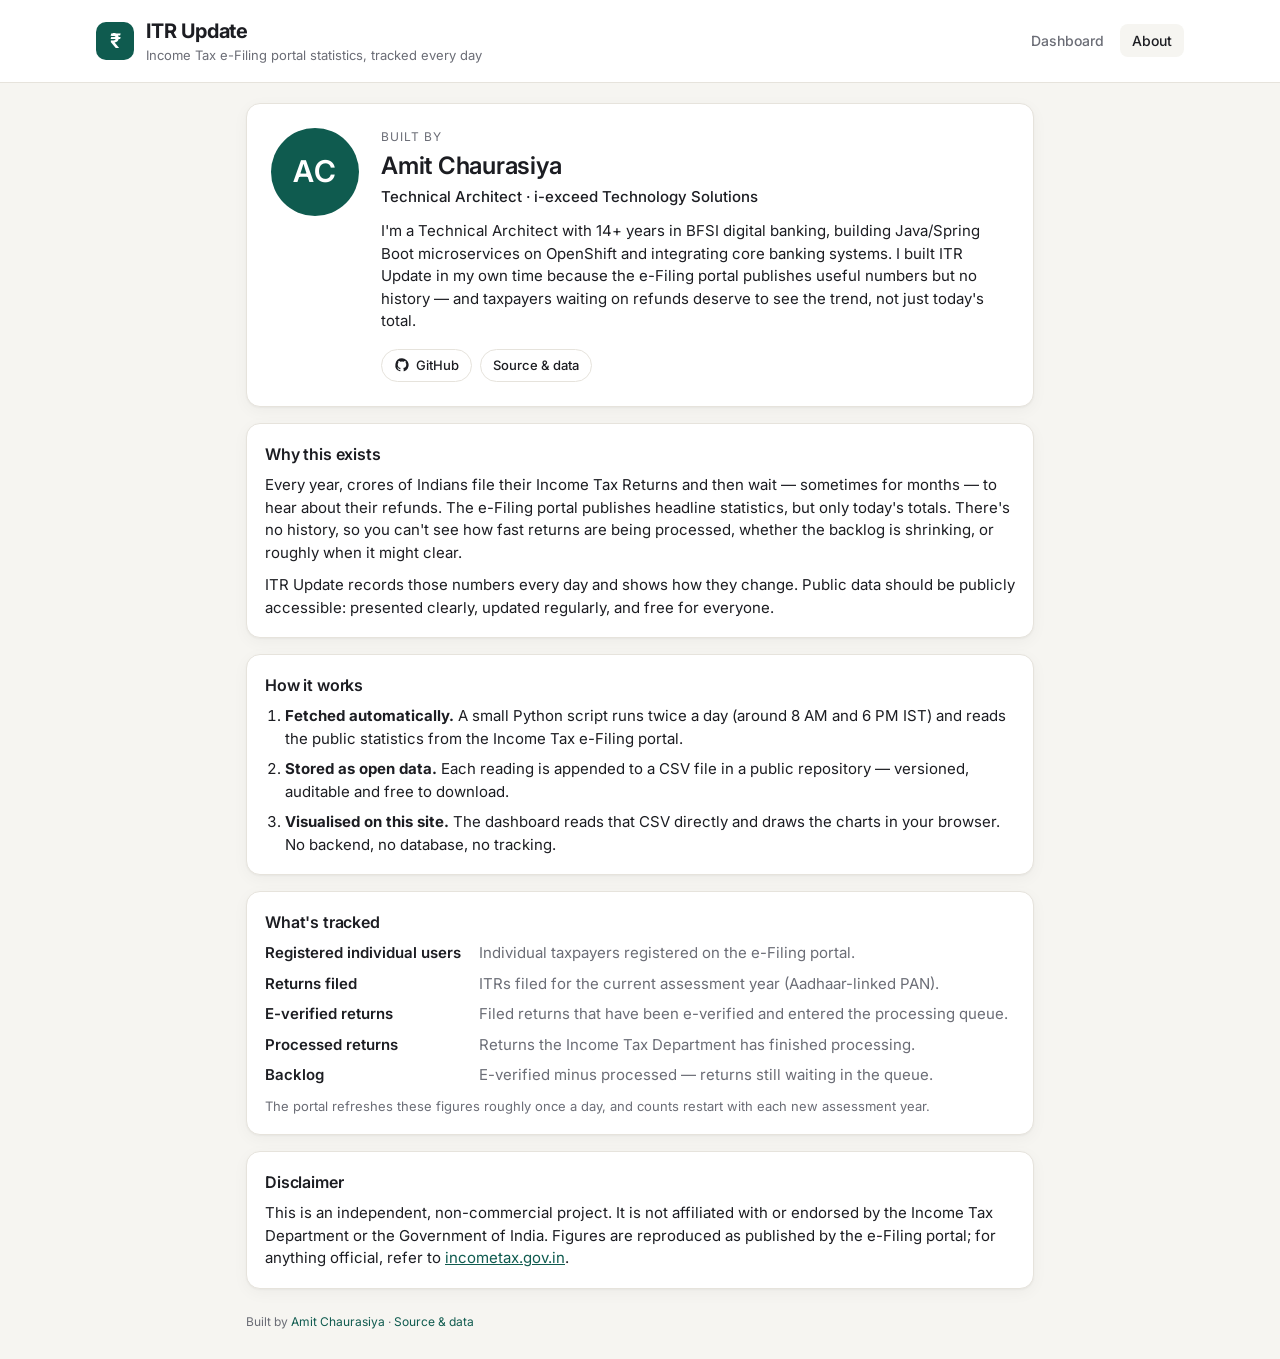
==== about.html @ c72cb3ac "ITR Update: daily e-Filing stats dashboard Static dashboard (GitHub Pages) fed by a twice-daily GitH" ====
<!doctype html>
<html lang="en">
<head>
  <meta charset="utf-8">
  <meta name="viewport" content="width=device-width, initial-scale=1">
  <title>About — ITR Update</title>
  <meta name="description" content="Why ITR Update exists, how the data is collected, and who built it.">
  <meta property="og:title" content="About ITR Update">
  <meta property="og:description" content="Daily, open tracking of Income Tax e-Filing statistics — and who built it.">
  <meta property="og:type" content="website">
  <link rel="icon" href="assets/favicon.svg" type="image/svg+xml">
  <link rel="preconnect" href="https://fonts.googleapis.com">
  <link href="https://fonts.googleapis.com/css2?family=Inter:wght@400;500;600;700&family=JetBrains+Mono:wght@500&display=swap" rel="stylesheet">
  <link rel="stylesheet" href="assets/style.css">
</head>
<body data-page="about">
  <header class="top">
    <div class="wrap">
      <a class="brand" href="index.html">
        <span class="logo" aria-hidden="true">₹</span>
        <div>
          <h1>ITR Update</h1>
          <p class="sub">Income Tax e-Filing portal statistics, tracked every day</p>
        </div>
      </a>
      <nav class="nav" id="nav" aria-label="Main"></nav>
    </div>
  </header>

  <main class="wrap about">
    <section class="panel person" id="person"></section>

    <section class="panel prose">
      <h2>Why this exists</h2>
      <p>Every year, crores of Indians file their Income Tax Returns and then wait — sometimes for months — to hear about their refunds. The e-Filing portal publishes headline statistics, but only today's totals. There's no history, so you can't see how fast returns are being processed, whether the backlog is shrinking, or roughly when it might clear.</p>
      <p>ITR Update records those numbers every day and shows how they change. Public data should be publicly accessible: presented clearly, updated regularly, and free for everyone.</p>
    </section>

    <section class="panel prose">
      <h2>How it works</h2>
      <ol class="steps">
        <li><b>Fetched automatically.</b> A small Python script runs twice a day (around 8 AM and 6 PM IST) and reads the public statistics from the Income Tax e-Filing portal.</li>
        <li><b>Stored as open data.</b> Each reading is appended to a CSV file in a public repository — versioned, auditable and free to download.</li>
        <li><b>Visualised on this site.</b> The dashboard reads that CSV directly and draws the charts in your browser. No backend, no database, no tracking.</li>
      </ol>
    </section>

    <section class="panel prose">
      <h2>What's tracked</h2>
      <dl class="defs">
        <dt>Registered individual users</dt><dd>Individual taxpayers registered on the e-Filing portal.</dd>
        <dt>Returns filed</dt><dd>ITRs filed for the current assessment year (Aadhaar-linked PAN).</dd>
        <dt>E-verified returns</dt><dd>Filed returns that have been e-verified and entered the processing queue.</dd>
        <dt>Processed returns</dt><dd>Returns the Income Tax Department has finished processing.</dd>
        <dt>Backlog</dt><dd>E-verified minus processed — returns still waiting in the queue.</dd>
      </dl>
      <p class="hint">The portal refreshes these figures roughly once a day, and counts restart with each new assessment year.</p>
    </section>

    <section class="panel prose">
      <h2>Disclaimer</h2>
      <p>This is an independent, non-commercial project. It is not affiliated with or endorsed by the Income Tax Department or the Government of India. Figures are reproduced as published by the e-Filing portal; for anything official, refer to <a href="https://www.incometax.gov.in" target="_blank" rel="noopener">incometax.gov.in</a>.</p>
    </section>
  </main>

  <footer class="wrap foot narrow" id="credit"></footer>

  <script src="assets/config.js"></script>
  <script src="assets/site.js"></script>
  <script>
    (() => {
      const S = window.SITE || {};
      const esc = (s) => String(s).replace(/[&<>"']/g, (c) => ({ '&': '&amp;', '<': '&lt;', '>': '&gt;', '"': '&quot;', "'": '&#39;' }[c]));
      const initials = (S.name || '?').split(/\s+/).map((w) => w[0]).slice(0, 2).join('').toUpperCase();
      const avatar = S.photo
        ? `<img class="avatar" src="${esc(S.photo)}" alt="${esc(S.name)}">`
        : `<div class="avatar" aria-hidden="true">${esc(initials)}</div>`;
      const roleLine = [S.role, S.company].filter(Boolean).map(esc).join(' · ');
      document.getElementById('person').innerHTML = `
        ${avatar}
        <div class="person-body">
          <p class="eyebrow">Built by</p>
          <h2>${esc(S.name || '')}</h2>
          ${roleLine ? `<p class="role">${roleLine}</p>` : ''}
          ${S.location ? `<p class="hint">${esc(S.location)}</p>` : ''}
          ${S.bio ? `<p class="bio">${esc(S.bio)}</p>` : ''}
          <div class="socials">${window.siteLinks('chip')}${S.repo ? `<a class="chip" href="${esc(S.repo)}" target="_blank" rel="noopener"><span>Source &amp; data</span></a>` : ''}</div>
        </div>`;
    })();
  </script>
</body>
</html>
---- assets/style.css ----
:root {
  --bg: #f6f5f1;
  --panel: #ffffff;
  --ink: #1c1d22;
  --muted: #6b6d76;
  --line: #e6e3dc;
  --accent: #0f5b4f;
  --up: #11795f;
  --down: #b3412c;
  --c1: #0f5b4f;
  --c2: #c06a1b;
  --c3: #3b5fb0;
  --c4: #8a3f8f;
  --shadow: 0 1px 2px rgba(20, 20, 30, .04), 0 4px 16px rgba(20, 20, 30, .04);
}
@media (prefers-color-scheme: dark) {
  :root {
    --bg: #111317; --panel: #1a1d22; --ink: #ecebe7; --muted: #9a9ca5; --line: #2a2e35;
    --accent: #4cc2a6; --up: #4cc2a6; --down: #f08a72;
    --c1: #4cc2a6; --c2: #f0a85a; --c3: #85a6f0; --c4: #d08ad4;
    --shadow: none;
  }
}

* { box-sizing: border-box; }
html, body { margin: 0; }
body {
  background: var(--bg); color: var(--ink);
  font: 15px/1.5 Inter, system-ui, -apple-system, Segoe UI, sans-serif;
  -webkit-font-smoothing: antialiased;
}
.wrap { max-width: 1120px; margin: 0 auto; padding: 0 16px; }
h1, h2 { margin: 0; letter-spacing: -.01em; }
h1 { font-size: 20px; font-weight: 700; }
h2 { font-size: 16px; font-weight: 600; }
.num, .big, td.n { font-family: "JetBrains Mono", ui-monospace, monospace; font-variant-numeric: tabular-nums; }

.top { border-bottom: 1px solid var(--line); background: var(--panel); }
.top .wrap { display: flex; align-items: center; justify-content: space-between; gap: 16px; padding-block: 16px; flex-wrap: wrap; }
.brand { display: flex; gap: 12px; align-items: center; }
.logo { width: 38px; height: 38px; border-radius: 10px; display: grid; place-items: center; background: var(--accent); color: var(--panel); font-weight: 700; font-size: 20px; }
.sub, .hint, .meta { color: var(--muted); margin: 0; font-size: 13px; }

main.wrap { padding-block: 20px 8px; display: grid; grid-template-columns: minmax(0, 1fr); gap: 16px; }
main > * { min-width: 0; }
.panel { background: var(--panel); border: 1px solid var(--line); border-radius: 14px; padding: 18px; box-shadow: var(--shadow); }
.panel-head { display: flex; justify-content: space-between; align-items: center; gap: 12px; margin-bottom: 12px; flex-wrap: wrap; }

.cards { display: grid; grid-template-columns: repeat(4, 1fr); gap: 12px; }
.card { background: var(--panel); border: 1px solid var(--line); border-radius: 14px; padding: 16px; box-shadow: var(--shadow); border-top: 3px solid var(--c); min-width: 0; }
.card .lbl { font-size: 13px; color: var(--muted); }
.card .num { font-size: 26px; font-weight: 500; margin: 6px 0 2px; white-space: nowrap; overflow: hidden; text-overflow: ellipsis; }
.card .words { font-size: 13px; color: var(--muted); }
.card .delta { margin-top: 10px; font-size: 13px; font-weight: 600; }
.up { color: var(--up); } .down { color: var(--down); } .flat { color: var(--muted); }

.backlog { display: flex; justify-content: space-between; align-items: center; gap: 16px; flex-wrap: wrap; }
.backlog-figs { display: flex; gap: 32px; flex-wrap: wrap; }
.backlog-figs > div { display: flex; flex-direction: column; }
.big { font-size: 22px; font-weight: 500; }
.lbl { font-size: 12px; color: var(--muted); }

.chart { position: relative; height: 300px; }

.seg { display: inline-flex; border: 1px solid var(--line); border-radius: 8px; overflow: hidden; }
.seg button { border: 0; background: transparent; color: var(--muted); padding: 6px 12px; font: inherit; font-size: 13px; cursor: pointer; }
.seg button.on { background: var(--accent); color: var(--panel); }
select, .btn { font: inherit; font-size: 13px; color: var(--ink); background: var(--panel); border: 1px solid var(--line); border-radius: 8px; padding: 6px 10px; text-decoration: none; cursor: pointer; }
.btn:hover, select:hover { border-color: var(--muted); }

.table-wrap { overflow-x: auto; }
table { width: 100%; border-collapse: collapse; font-size: 13px; }
th, td { padding: 8px 10px; border-bottom: 1px solid var(--line); text-align: right; white-space: nowrap; }
th:first-child, td:first-child { text-align: left; }
th { color: var(--muted); font-weight: 500; }
td small { display: block; font-size: 11px; }

.empty code { background: var(--bg); padding: 1px 6px; border-radius: 5px; }
.foot { color: var(--muted); font-size: 12px; padding-block: 16px 28px; }

@media (max-width: 860px) { .cards { grid-template-columns: repeat(2, 1fr); } }
@media (max-width: 480px) {
  .card .num { font-size: 21px; }
  .chart { height: 240px; }
  .backlog-figs { gap: 18px; }
}

/* ---- nav, footer credit ---- */
a.brand { color: inherit; text-decoration: none; }
.nav { display: flex; gap: 4px; }
.nav a { color: var(--muted); text-decoration: none; font-size: 14px; font-weight: 500; padding: 6px 12px; border-radius: 8px; }
.nav a:hover { color: var(--ink); background: var(--bg); }
.nav a[aria-current="page"] { color: var(--ink); background: var(--bg); }
.top .wrap.meta-row { padding-block: 0 14px; margin-top: -8px; }
.foot p { margin: 0 0 6px; }
.foot a { color: var(--accent); text-decoration: none; }
.foot a:hover { text-decoration: underline; }

/* ---- about ---- */
.about, .foot.narrow { max-width: 820px; }
.person { display: flex; gap: 22px; align-items: flex-start; padding: 24px; }
.avatar { flex: none; width: 88px; height: 88px; border-radius: 50%; object-fit: cover; display: grid; place-items: center;
  background: var(--accent); color: var(--panel); font-size: 30px; font-weight: 600; letter-spacing: .02em; }
.person-body { min-width: 0; }
.eyebrow { margin: 0; font-size: 12px; text-transform: uppercase; letter-spacing: .08em; color: var(--muted); }
.person h2 { font-size: 24px; margin: 2px 0 2px; }
.role { margin: 0; color: var(--ink); font-weight: 500; }
.bio { margin: 12px 0 0; }
.socials { display: flex; flex-wrap: wrap; gap: 8px; margin-top: 16px; }
.chip { display: inline-flex; align-items: center; gap: 6px; font-size: 13px; font-weight: 500; color: var(--ink); text-decoration: none;
  border: 1px solid var(--line); border-radius: 999px; padding: 6px 12px; }
.chip:hover { border-color: var(--accent); color: var(--accent); }
.prose h2 { margin-bottom: 8px; }
.prose p { margin: 0 0 10px; }
.prose p:last-child { margin-bottom: 0; }
.prose a { color: var(--accent); }
.steps { margin: 0; padding-left: 20px; display: grid; gap: 8px; }
.defs { margin: 0 0 10px; display: grid; grid-template-columns: max-content 1fr; gap: 8px 18px; }
.defs dt { font-weight: 600; }
.defs dd { margin: 0; color: var(--muted); }
@media (max-width: 560px) {
  .person { flex-direction: column; gap: 14px; }
  .avatar { width: 72px; height: 72px; font-size: 24px; }
  .defs { grid-template-columns: 1fr; gap: 2px; }
  .defs dd { margin-bottom: 8px; }
}
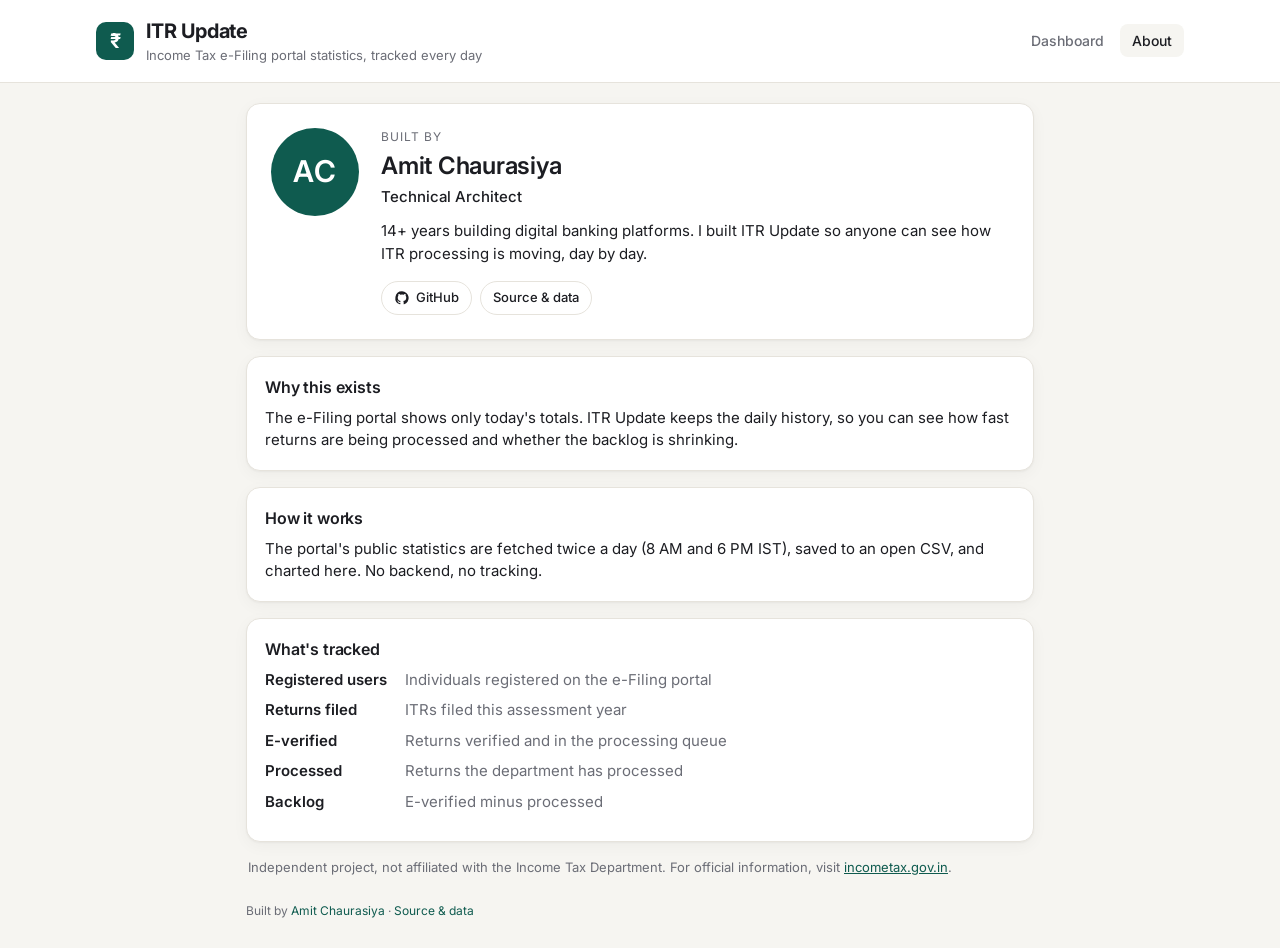
==== commit e07a8a7e: "About page: drop employer, shorten copy Co-Authored-By: Claude Opus 5.5 <noreply@anthropic.com> Clau" ====
--- a/about.html
+++ b/about.html
@@ -32,35 +32,26 @@
 
     <section class="panel prose">
       <h2>Why this exists</h2>
-      <p>Every year, crores of Indians file their Income Tax Returns and then wait — sometimes for months — to hear about their refunds. The e-Filing portal publishes headline statistics, but only today's totals. There's no history, so you can't see how fast returns are being processed, whether the backlog is shrinking, or roughly when it might clear.</p>
-      <p>ITR Update records those numbers every day and shows how they change. Public data should be publicly accessible: presented clearly, updated regularly, and free for everyone.</p>
+      <p>The e-Filing portal shows only today's totals. ITR Update keeps the daily history, so you can see how fast returns are being processed and whether the backlog is shrinking.</p>
     </section>
 
     <section class="panel prose">
       <h2>How it works</h2>
-      <ol class="steps">
-        <li><b>Fetched automatically.</b> A small Python script runs twice a day (around 8 AM and 6 PM IST) and reads the public statistics from the Income Tax e-Filing portal.</li>
-        <li><b>Stored as open data.</b> Each reading is appended to a CSV file in a public repository — versioned, auditable and free to download.</li>
-        <li><b>Visualised on this site.</b> The dashboard reads that CSV directly and draws the charts in your browser. No backend, no database, no tracking.</li>
-      </ol>
+      <p>The portal's public statistics are fetched twice a day (8 AM and 6 PM IST), saved to an open CSV, and charted here. No backend, no tracking.</p>
     </section>
 
     <section class="panel prose">
       <h2>What's tracked</h2>
       <dl class="defs">
-        <dt>Registered individual users</dt><dd>Individual taxpayers registered on the e-Filing portal.</dd>
-        <dt>Returns filed</dt><dd>ITRs filed for the current assessment year (Aadhaar-linked PAN).</dd>
-        <dt>E-verified returns</dt><dd>Filed returns that have been e-verified and entered the processing queue.</dd>
-        <dt>Processed returns</dt><dd>Returns the Income Tax Department has finished processing.</dd>
-        <dt>Backlog</dt><dd>E-verified minus processed — returns still waiting in the queue.</dd>
+        <dt>Registered users</dt><dd>Individuals registered on the e-Filing portal</dd>
+        <dt>Returns filed</dt><dd>ITRs filed this assessment year</dd>
+        <dt>E-verified</dt><dd>Returns verified and in the processing queue</dd>
+        <dt>Processed</dt><dd>Returns the department has processed</dd>
+        <dt>Backlog</dt><dd>E-verified minus processed</dd>
       </dl>
-      <p class="hint">The portal refreshes these figures roughly once a day, and counts restart with each new assessment year.</p>
     </section>
 
-    <section class="panel prose">
-      <h2>Disclaimer</h2>
-      <p>This is an independent, non-commercial project. It is not affiliated with or endorsed by the Income Tax Department or the Government of India. Figures are reproduced as published by the e-Filing portal; for anything official, refer to <a href="https://www.incometax.gov.in" target="_blank" rel="noopener">incometax.gov.in</a>.</p>
-    </section>
+    <p class="hint disclaimer">Independent project, not affiliated with the Income Tax Department. For official information, visit <a href="https://www.incometax.gov.in" target="_blank" rel="noopener">incometax.gov.in</a>.</p>
   </main>
 
   <footer class="wrap foot narrow" id="credit"></footer>
--- a/assets/style.css
+++ b/assets/style.css
@@ -124,3 +124,5 @@
   .defs { grid-template-columns: 1fr; gap: 2px; }
   .defs dd { margin-bottom: 8px; }
 }
+.disclaimer { padding: 0 2px; }
+.disclaimer a { color: var(--accent); }
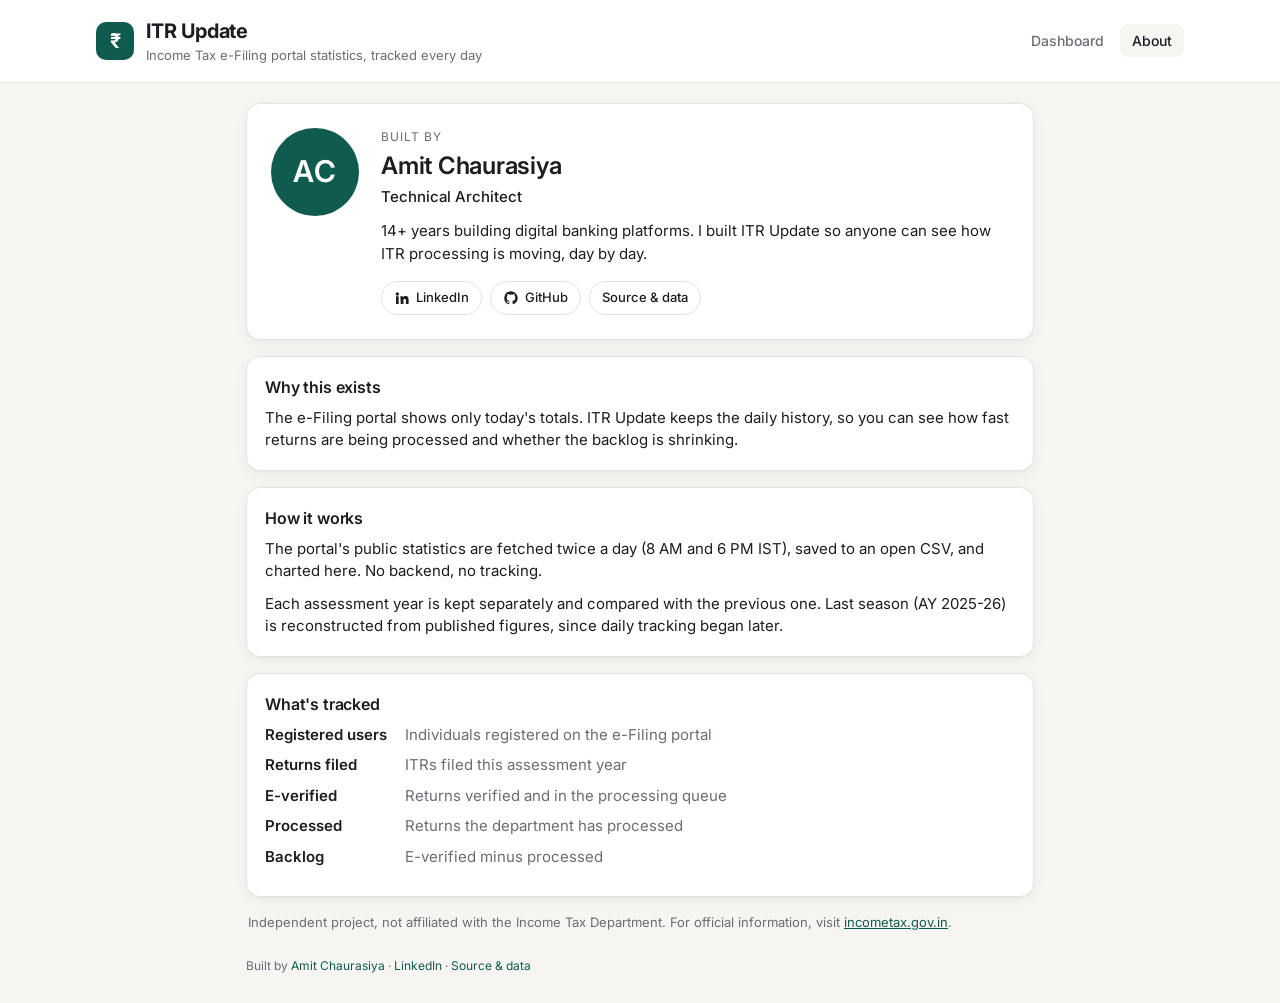
==== commit ca322746: "Support multiple assessment years; add AY 2025-26 history - Fetcher tags each reading with its asses" ====
--- a/about.html
+++ b/about.html
@@ -38,6 +38,7 @@
     <section class="panel prose">
       <h2>How it works</h2>
       <p>The portal's public statistics are fetched twice a day (8 AM and 6 PM IST), saved to an open CSV, and charted here. No backend, no tracking.</p>
+      <p>Each assessment year is kept separately and compared with the previous one. Last season (AY 2025-26) is reconstructed from published figures, since daily tracking began later.</p>
     </section>
 
     <section class="panel prose">
--- a/assets/style.css
+++ b/assets/style.css
@@ -80,7 +80,7 @@
 
 @media (max-width: 860px) { .cards { grid-template-columns: repeat(2, 1fr); } }
 @media (max-width: 480px) {
-  .card .num { font-size: 21px; }
+  .card .num { font-size: 18px; }
   .chart { height: 240px; }
   .backlog-figs { gap: 18px; }
 }
@@ -126,3 +126,36 @@
 }
 .disclaimer { padding: 0 2px; }
 .disclaimer a { color: var(--accent); }
+.chart-note { height: 100%; margin: 0; display: grid; place-items: center; text-align: center; color: var(--muted); font-size: 14px;
+  border: 1px dashed var(--line); border-radius: 10px; padding: 16px; }
+.seg[hidden], select[hidden] { display: none; }
+.chart:has(.chart-note) { height: 120px; }
+
+/* ---- seasons ---- */
+.season-bar { display: flex; gap: 8px; align-items: center; padding-bottom: 14px; overflow-x: auto; scrollbar-width: none; }
+.season-bar::-webkit-scrollbar { display: none; }
+.season-lbl { font-size: 12px; text-transform: uppercase; letter-spacing: .08em; color: var(--muted); margin-right: 4px; }
+.season { flex: none; display: flex; flex-direction: column; text-decoration: none; color: var(--ink); font-size: 14px; font-weight: 600;
+  border: 1px solid var(--line); border-radius: 10px; padding: 6px 12px; line-height: 1.25; background: var(--panel); }
+.season small { font-size: 11px; font-weight: 500; color: var(--muted); }
+.season:hover { border-color: var(--muted); }
+.season.on { border-color: var(--accent); box-shadow: inset 0 0 0 1px var(--accent); }
+.season.on small { color: var(--accent); }
+.season-note { font-size: 14px; border-left: 3px solid var(--c2); }
+.season-note p { margin: 0; }
+.season-note details { margin-top: 8px; }
+.season-note summary { cursor: pointer; color: var(--accent); font-size: 13px; font-weight: 500; }
+.season-note ul { margin: 8px 0 0; padding-left: 18px; font-size: 13px; display: grid; gap: 4px; }
+.season-note a { color: var(--accent); }
+
+.cmp-grid { display: grid; grid-template-columns: repeat(3, 1fr); gap: 12px; margin-bottom: 16px; }
+.cmp { border: 1px solid var(--line); border-radius: 10px; padding: 12px 14px; min-width: 0; }
+.cmp .lbl { font-size: 13px; color: var(--muted); }
+.cmp-row { display: flex; align-items: baseline; gap: 10px; margin: 4px 0 2px; flex-wrap: wrap; }
+.cmp-pct { font-size: 14px; font-weight: 600; }
+.cmp .hint { font-size: 12px; }
+.chart[data-note] { height: 120px; }
+.chart canvas[hidden] { display: none; }
+@media (max-width: 760px) { .cmp-grid { grid-template-columns: 1fr; } }
+.top .wrap.season-wrap { padding-block: 0; }
+.cmp-grid > p { grid-column: 1 / -1; margin: 0; }
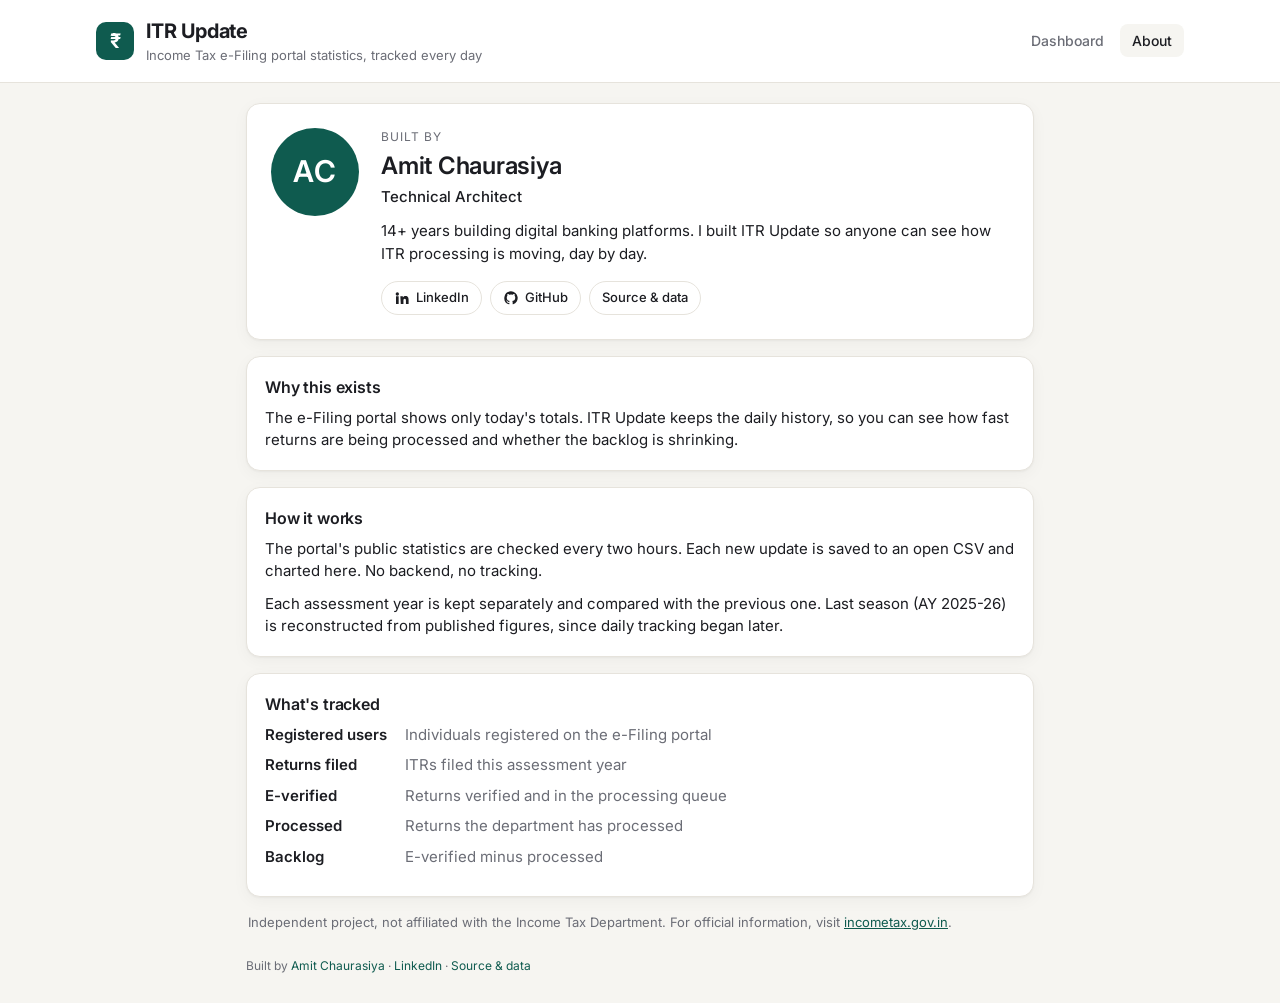
==== commit 6468bde6: "Check every two hours; save only when portal figures change GitHub skipped this morning's scheduled " ====
--- a/about.html
+++ b/about.html
@@ -37,7 +37,7 @@
 
     <section class="panel prose">
       <h2>How it works</h2>
-      <p>The portal's public statistics are fetched twice a day (8 AM and 6 PM IST), saved to an open CSV, and charted here. No backend, no tracking.</p>
+      <p>The portal's public statistics are checked every two hours. Each new update is saved to an open CSV and charted here. No backend, no tracking.</p>
       <p>Each assessment year is kept separately and compared with the previous one. Last season (AY 2025-26) is reconstructed from published figures, since daily tracking began later.</p>
     </section>
 
